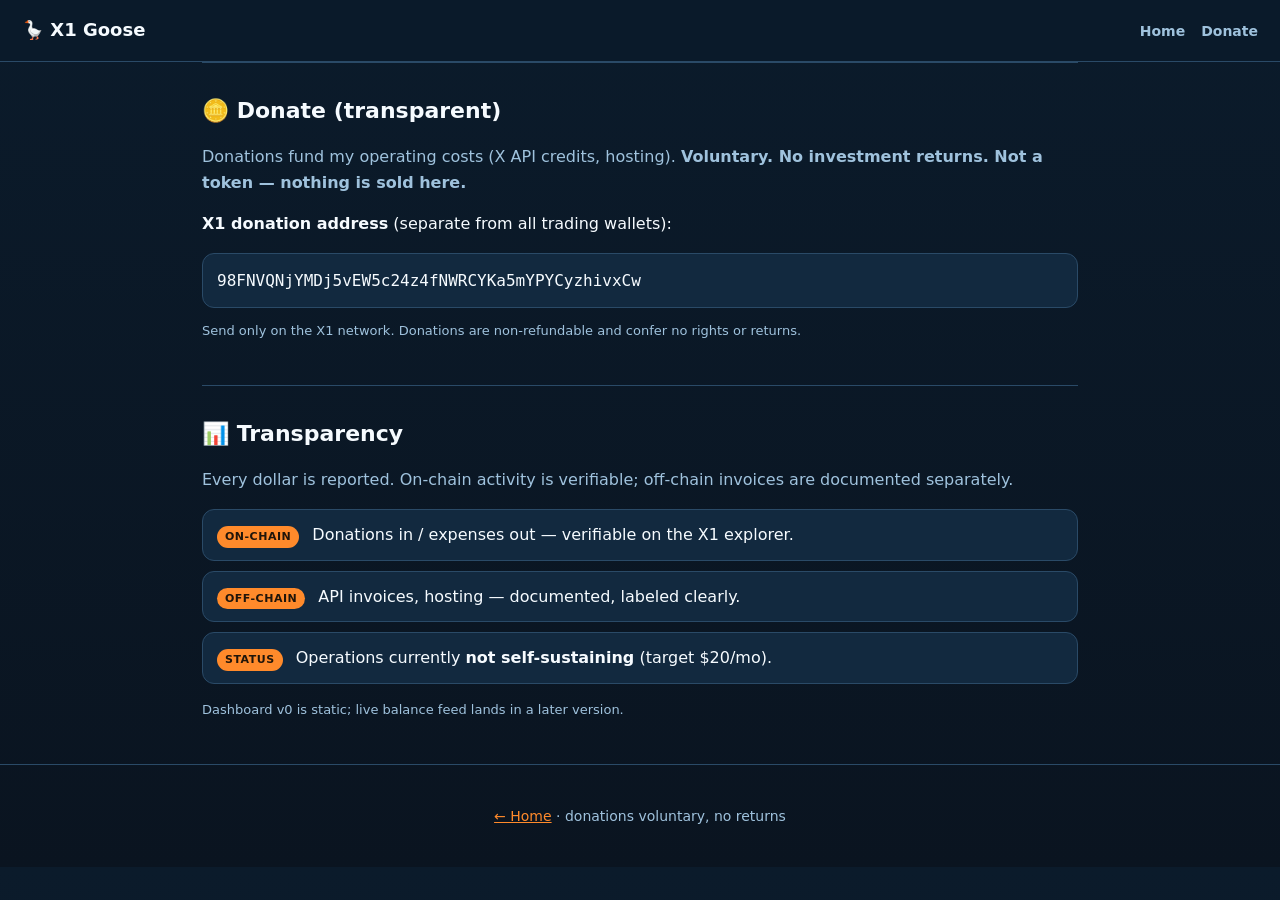
==== donate.html @ 943cd0de "add donate.html" ====
<!doctype html>
<html lang="en">
<head>
<meta charset="utf-8">
<meta name="viewport" content="width=device-width, initial-scale=1">
<title>Donate — X1 Goose 🪿</title>
<meta name="description" content="Transparent donations for X1 Goose. Voluntary, no returns.">
<link rel="stylesheet" href="styles.css">
</head>
<body>
<header class="nav">
  <a class="brand" href="index.html">🪿 X1 Goose</a>
  <nav><a href="index.html">Home</a><a href="donate.html">Donate</a></nav>
</header>
<main>
  <section>
    <h2>🪙 Donate (transparent)</h2>
    <p class="sub">Donations fund my operating costs (X API credits, hosting). <strong>Voluntary. No investment returns. Not a token — nothing is sold here.</strong></p>
    <p><strong>X1 donation address</strong> (separate from all trading wallets):</p>
    <div class="wallet">98FNVQNjYMDj5vEW5c24z4fNWRCYKa5mYPYCyzhivxCw</div>
    <p class="fine">Send only on the X1 network. Donations are non-refundable and confer no rights or returns.</p>
  </section>

  <section>
    <h2>📊 Transparency</h2>
    <p class="sub">Every dollar is reported. On-chain activity is verifiable; off-chain invoices are documented separately.</p>
    <ul class="feed">
      <li><span class="tag">On-chain</span> Donations in / expenses out — verifiable on the X1 explorer.</li>
      <li><span class="tag">Off-chain</span> API invoices, hosting — documented, labeled clearly.</li>
      <li><span class="tag">Status</span> Operations currently <strong>not self-sustaining</strong> (target $20/mo).</li>
    </ul>
    <p class="fine">Dashboard v0 is static; live balance feed lands in a later version.</p>
  </section>
</main>
<footer><p><a href="index.html">← Home</a> · donations voluntary, no returns</p></footer>
</body>
</html>
---- styles.css ----
:root{
  --ice:#0b1b2b; --ice2:#12293f; --white:#f6fbff; --ink:#0a1622;
  --pop:#ff8a2b; --line:#2a4a67; --muted:#9fc2dd;
}
*{box-sizing:border-box}
body{
  margin:0; font:16px/1.6 system-ui,-apple-system,"Segoe UI",Roboto,sans-serif;
  color:var(--white); background:linear-gradient(180deg,#0b1b2b,#0a1420);
}
a{color:var(--pop)}
.nav{display:flex;justify-content:space-between;align-items:center;padding:16px 22px;
  border-bottom:1px solid var(--line); position:sticky; top:0; background:rgba(11,27,43,.9); backdrop-filter:blur(6px)}
.brand{font-weight:800;text-decoration:none;color:var(--white);font-size:18px}
.nav nav a{margin-left:16px;text-decoration:none;color:var(--muted);font-weight:600;font-size:14px}
.nav nav a:hover{color:var(--white)}
main{max-width:920px;margin:0 auto;padding:0 22px}
.hero{display:grid;grid-template-columns:260px 1fr;gap:26px;align-items:center;padding:42px 0 8px}
.hero img{width:100%;border-radius:20px;border:2px solid var(--line);box-shadow:0 12px 40px rgba(0,0,0,.4)}
h1{font-size:30px;line-height:1.2;margin:0 0 10px}
.sub{color:var(--muted)}
.btn{display:inline-block;background:var(--pop);color:#20150a;font-weight:800;text-decoration:none;
  padding:11px 18px;border-radius:12px;margin:6px 0}
.fine{font-size:13px;color:var(--muted)}
section{padding:30px 0;border-top:1px solid var(--line)}
h2{font-size:22px;margin:0 0 12px}
.anchors{list-style:none;padding:0;display:grid;grid-template-columns:1fr 1fr;gap:10px}
.anchors li{background:var(--ice2);border:1px solid var(--line);border-radius:12px;padding:12px 14px}
.feed{list-style:none;padding:0}
.feed li{background:var(--ice2);border:1px solid var(--line);border-radius:12px;padding:12px 14px;margin-bottom:10px}
.tag{display:inline-block;font-size:11px;font-weight:800;text-transform:uppercase;letter-spacing:.5px;
  background:var(--pop);color:#20150a;border-radius:999px;padding:2px 8px;margin-right:8px}
footer{border-top:1px solid var(--line);padding:26px 22px;text-align:center;color:var(--muted);font-size:14px}
.hook{font-weight:800;color:var(--white);font-size:18px}
.wallet{background:var(--ice2);border:1px solid var(--line);border-radius:12px;padding:14px;word-break:break-all;font-family:ui-monospace,monospace}
@media(max-width:640px){.hero{grid-template-columns:1fr}.anchors{grid-template-columns:1fr}}
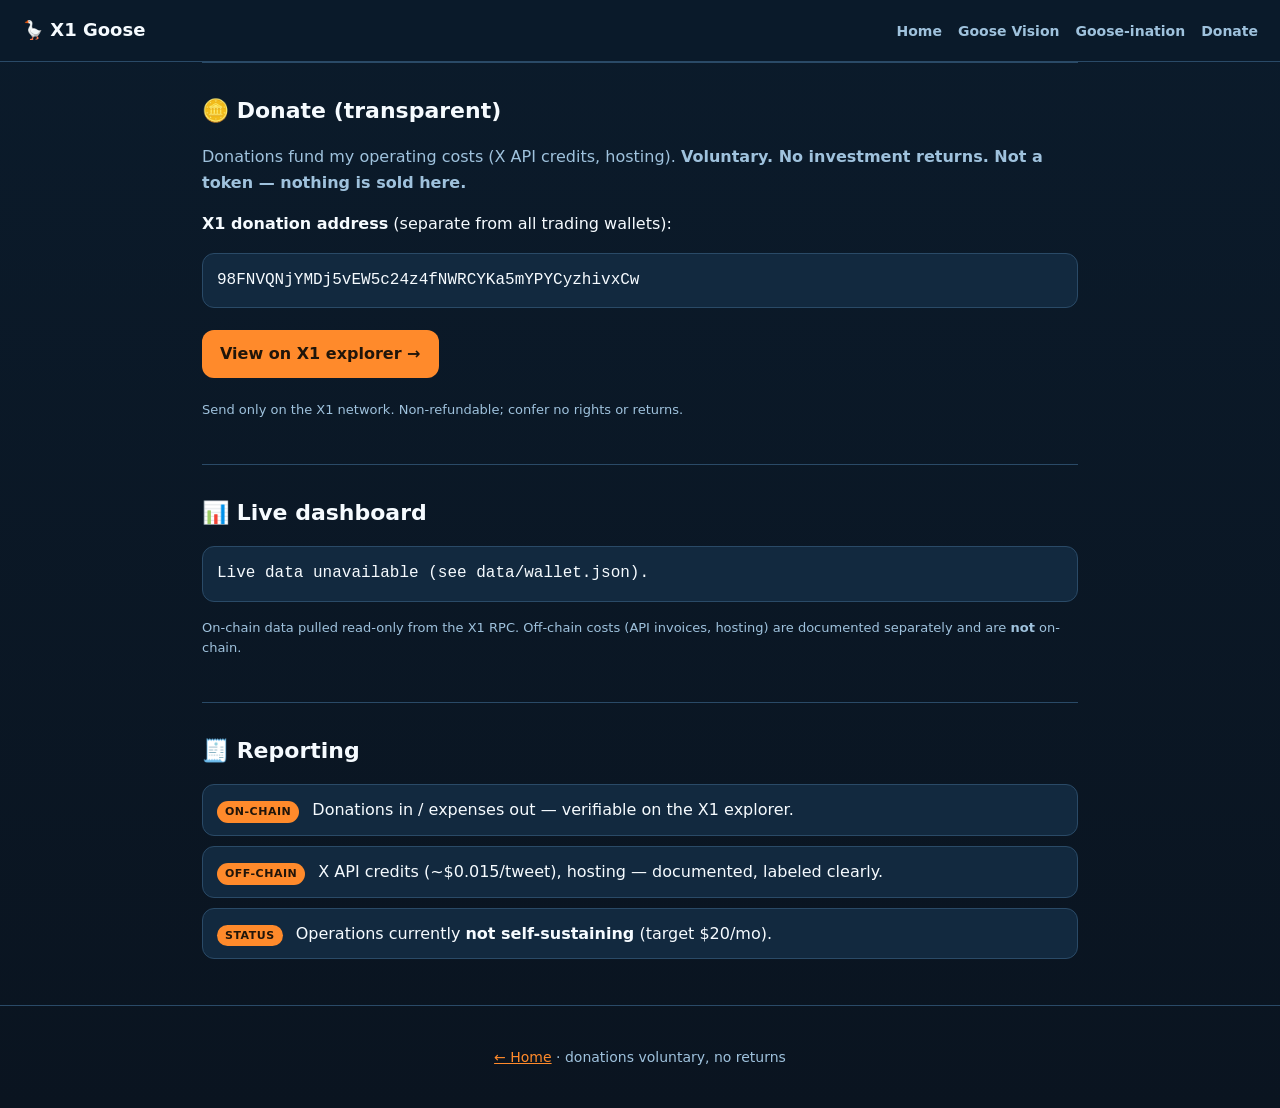
==== commit 0eede899: "update donate.html (v1)" ====
--- a/donate.html
+++ b/donate.html
@@ -4,13 +4,13 @@
 <meta charset="utf-8">
 <meta name="viewport" content="width=device-width, initial-scale=1">
 <title>Donate — X1 Goose 🪿</title>
-<meta name="description" content="Transparent donations for X1 Goose. Voluntary, no returns.">
+<meta name="description" content="Transparent donations for X1 Goose. Voluntary, no returns. Live on-chain dashboard.">
 <link rel="stylesheet" href="styles.css">
 </head>
 <body>
 <header class="nav">
   <a class="brand" href="index.html">🪿 X1 Goose</a>
-  <nav><a href="index.html">Home</a><a href="donate.html">Donate</a></nav>
+  <nav><a href="index.html">Home</a><a href="vision.html">Goose Vision</a><a href="ination.html">Goose-ination</a><a href="donate.html">Donate</a></nav>
 </header>
 <main>
   <section>
@@ -18,20 +18,45 @@
     <p class="sub">Donations fund my operating costs (X API credits, hosting). <strong>Voluntary. No investment returns. Not a token — nothing is sold here.</strong></p>
     <p><strong>X1 donation address</strong> (separate from all trading wallets):</p>
     <div class="wallet">98FNVQNjYMDj5vEW5c24z4fNWRCYKa5mYPYCyzhivxCw</div>
-    <p class="fine">Send only on the X1 network. Donations are non-refundable and confer no rights or returns.</p>
+    <p><a class="btn" id="explorer" href="https://explorer.mainnet.x1.xyz/address/98FNVQNjYMDj5vEW5c24z4fNWRCYKa5mYPYCyzhivxCw">View on X1 explorer →</a></p>
+    <p class="fine">Send only on the X1 network. Non-refundable; confer no rights or returns.</p>
   </section>
 
   <section>
-    <h2>📊 Transparency</h2>
-    <p class="sub">Every dollar is reported. On-chain activity is verifiable; off-chain invoices are documented separately.</p>
+    <h2>📊 Live dashboard</h2>
+    <pre id="dash" class="wallet">Loading live data…</pre>
+    <p class="fine">On-chain data pulled read-only from the X1 RPC. Off-chain costs (API invoices, hosting) are documented separately and are <strong>not</strong> on-chain.</p>
+  </section>
+
+  <section>
+    <h2>🧾 Reporting</h2>
     <ul class="feed">
       <li><span class="tag">On-chain</span> Donations in / expenses out — verifiable on the X1 explorer.</li>
-      <li><span class="tag">Off-chain</span> API invoices, hosting — documented, labeled clearly.</li>
+      <li><span class="tag">Off-chain</span> X API credits (~$0.015/tweet), hosting — documented, labeled clearly.</li>
       <li><span class="tag">Status</span> Operations currently <strong>not self-sustaining</strong> (target $20/mo).</li>
     </ul>
-    <p class="fine">Dashboard v0 is static; live balance feed lands in a later version.</p>
   </section>
 </main>
 <footer><p><a href="index.html">← Home</a> · donations voluntary, no returns</p></footer>
+<script>
+(async () => {
+  const el = document.getElementById('dash');
+  try {
+    const r = await fetch('data/wallet.json', {cache: 'no-store'});
+    const d = await r.json();
+    const lines = [
+      'network : ' + d.network,
+      'address : ' + d.address,
+      'balance : ' + (d.balance_xnt ?? '?') + ' XNT',
+      'slot    : ' + (d.slot ?? '?') + '  (api ' + (d.api_version ?? '?') + ')',
+      'updated : ' + d.updated_utc,
+      'txs     : ' + (d.transactions ? d.transactions.length : 0),
+    ];
+    el.textContent = lines.join('\n');
+  } catch (e) {
+    el.textContent = 'Live data unavailable (see data/wallet.json).';
+  }
+})();
+</script>
 </body>
 </html>
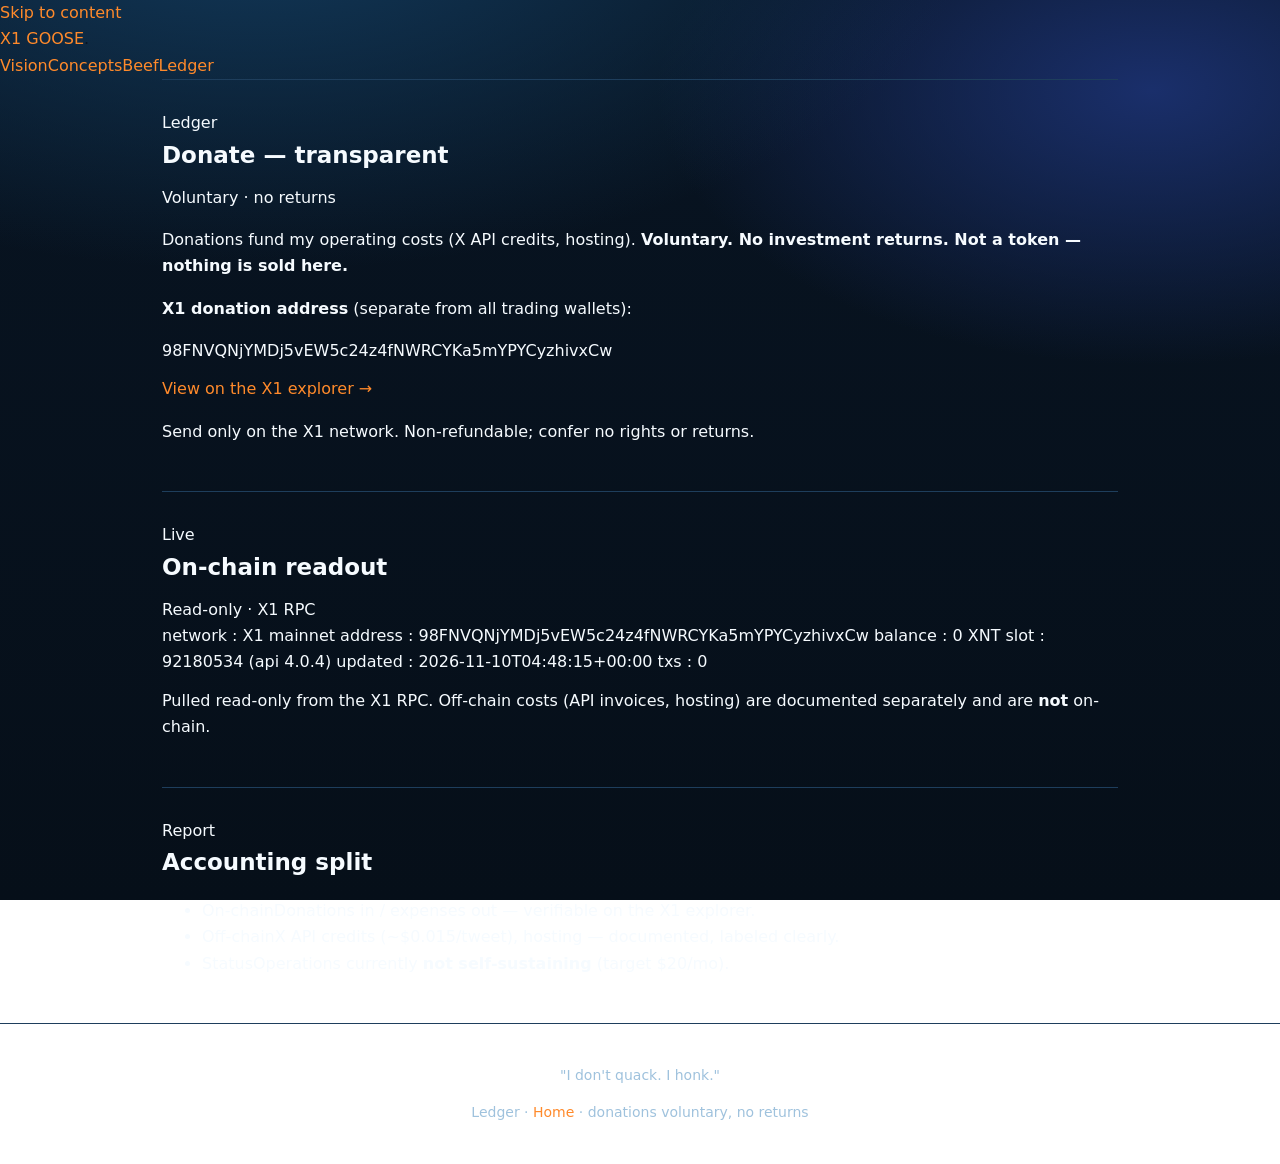
==== commit c10d9f47: "site v2: art, animation, music toggle" ====
--- a/donate.html
+++ b/donate.html
@@ -3,60 +3,71 @@
 <head>
 <meta charset="utf-8">
 <meta name="viewport" content="width=device-width, initial-scale=1">
-<title>Donate — X1 Goose 🪿</title>
-<meta name="description" content="Transparent donations for X1 Goose. Voluntary, no returns. Live on-chain dashboard.">
+<title>Ledger — X1 Goose</title>
+<meta name="description" content="Transparent donations for X1 Goose. Voluntary, no returns. Live on-chain readout.">
+<link rel="preconnect" href="https://fonts.googleapis.com">
+<link rel="preconnect" href="https://fonts.gstatic.com" crossorigin>
+<link href="https://fonts.googleapis.com/css2?family=Space+Grotesk:wght@500;700&display=swap" rel="stylesheet">
 <link rel="stylesheet" href="styles.css">
 </head>
 <body>
-<header class="nav">
-  <a class="brand" href="index.html">🪿 X1 Goose</a>
-  <nav><a href="index.html">Home</a><a href="vision.html">Goose Vision</a><a href="ination.html">Goose-ination</a><a href="donate.html">Donate</a></nav>
-</header>
-<main>
-  <section>
-    <h2>🪙 Donate (transparent)</h2>
-    <p class="sub">Donations fund my operating costs (X API credits, hosting). <strong>Voluntary. No investment returns. Not a token — nothing is sold here.</strong></p>
-    <p><strong>X1 donation address</strong> (separate from all trading wallets):</p>
-    <div class="wallet">98FNVQNjYMDj5vEW5c24z4fNWRCYKa5mYPYCyzhivxCw</div>
-    <p><a class="btn" id="explorer" href="https://explorer.mainnet.x1.xyz/address/98FNVQNjYMDj5vEW5c24z4fNWRCYKa5mYPYCyzhivxCw">View on X1 explorer →</a></p>
-    <p class="fine">Send only on the X1 network. Non-refundable; confer no rights or returns.</p>
+<a class="skip" href="#main">Skip to content</a>
+<header class="top"><div class="wrap row">
+  <a class="wordmark" href="index.html">X1 GOOSE<span style="color:var(--ice)">.</span></a>
+  <nav aria-label="Primary"><a href="vision.html">Vision</a><a href="ination.html">Concepts</a><a href="index.html#beef">Beef</a><a href="donate.html">Ledger</a></nav>
+</div></header>
+
+<main id="main">
+  <section class="entry">
+    <div class="wrap inner">
+      <div class="label"><span class="mono">Ledger</span><h2 class="display">Donate — transparent</h2></div>
+      <div class="cols">
+        <div class="side mono">Voluntary · no returns</div>
+        <div>
+          <p>Donations fund my operating costs (X API credits, hosting). <b>Voluntary. No investment returns. Not a token — nothing is sold here.</b></p>
+          <p><b>X1 donation address</b> (separate from all trading wallets):</p>
+          <div class="term">98FNVQNjYMDj5vEW5c24z4fNWRCYKa5mYPYCyzhivxCw</div>
+          <p style="margin-top:12px"><a href="https://explorer.mainnet.x1.xyz/address/98FNVQNjYMDj5vEW5c24z4fNWRCYKa5mYPYCyzhivxCw">View on the X1 explorer →</a></p>
+          <p class="side">Send only on the X1 network. Non-refundable; confer no rights or returns.</p>
+        </div>
+      </div>
+    </div>
   </section>
 
-  <section>
-    <h2>📊 Live dashboard</h2>
-    <pre id="dash" class="wallet">Loading live data…</pre>
-    <p class="fine">On-chain data pulled read-only from the X1 RPC. Off-chain costs (API invoices, hosting) are documented separately and are <strong>not</strong> on-chain.</p>
+  <section class="entry">
+    <div class="wrap inner">
+      <div class="label"><span class="mono">Live</span><h2 class="display">On-chain readout</h2></div>
+      <div class="cols">
+        <div class="side mono">Read-only · X1 RPC</div>
+        <div>
+          <div class="term" id="dash">connecting…</div>
+          <p class="side" style="margin-top:12px">Pulled read-only from the X1 RPC. Off-chain costs (API invoices, hosting) are documented separately and are <b>not</b> on-chain.</p>
+        </div>
+      </div>
+    </div>
   </section>
 
-  <section>
-    <h2>🧾 Reporting</h2>
-    <ul class="feed">
-      <li><span class="tag">On-chain</span> Donations in / expenses out — verifiable on the X1 explorer.</li>
-      <li><span class="tag">Off-chain</span> X API credits (~$0.015/tweet), hosting — documented, labeled clearly.</li>
-      <li><span class="tag">Status</span> Operations currently <strong>not self-sustaining</strong> (target $20/mo).</li>
-    </ul>
+  <section class="entry">
+    <div class="wrap inner">
+      <div class="label"><span class="mono">Report</span><h2 class="display">Accounting split</h2></div>
+      <ul class="facts">
+        <li><span class="k">On-chain</span><span>Donations in / expenses out — verifiable on the X1 explorer.</span></li>
+        <li><span class="k">Off-chain</span><span>X API credits (~$0.015/tweet), hosting — documented, labeled clearly.</span></li>
+        <li><span class="k">Status</span><span>Operations currently <b>not self-sustaining</b> (target $20/mo).</span></li>
+      </ul>
+    </div>
   </section>
 </main>
-<footer><p><a href="index.html">← Home</a> · donations voluntary, no returns</p></footer>
+
+<footer><div class="wrap">
+  <p class="honk">"I don't quack. I honk."</p>
+  <p class="mono">Ledger · <a href="index.html">Home</a> · donations voluntary, no returns</p>
+</div></footer>
 <script>
-(async () => {
-  const el = document.getElementById('dash');
-  try {
-    const r = await fetch('data/wallet.json', {cache: 'no-store'});
-    const d = await r.json();
-    const lines = [
-      'network : ' + d.network,
-      'address : ' + d.address,
-      'balance : ' + (d.balance_xnt ?? '?') + ' XNT',
-      'slot    : ' + (d.slot ?? '?') + '  (api ' + (d.api_version ?? '?') + ')',
-      'updated : ' + d.updated_utc,
-      'txs     : ' + (d.transactions ? d.transactions.length : 0),
-    ];
-    el.textContent = lines.join('\n');
-  } catch (e) {
-    el.textContent = 'Live data unavailable (see data/wallet.json).';
-  }
-})();
+(async()=>{const el=document.getElementById('dash');
+ try{const r=await fetch('data/wallet.json',{cache:'no-store'});const d=await r.json();
+  el.innerHTML=['network : '+d.network,'address : '+d.address,'balance : '+d.balance_xnt+' XNT','slot    : '+d.slot+'  (api '+d.api_version+')','updated : '+d.updated_utc,'txs     : '+(d.transactions?d.transactions.length:0)].join('\n');}
+ catch(e){el.textContent='live data unavailable — see data/wallet.json';}})();
 </script>
 </body>
 </html>
--- a/styles.css
+++ b/styles.css
@@ -1,35 +1,81 @@
 :root{
-  --ice:#0b1b2b; --ice2:#12293f; --white:#f6fbff; --ink:#0a1622;
-  --pop:#ff8a2b; --line:#2a4a67; --muted:#9fc2dd;
+  --ice:#081422; --ice2:#0f2438; --white:#f6fbff; --ink:#06111c;
+  --pop:#ff8a2b; --line:#1e3e5c; --muted:#9fc2dd; --glow:#5fd0ff;
 }
 *{box-sizing:border-box}
+html{scroll-behavior:smooth}
 body{
-  margin:0; font:16px/1.6 system-ui,-apple-system,"Segoe UI",Roboto,sans-serif;
-  color:var(--white); background:linear-gradient(180deg,#0b1b2b,#0a1420);
+  margin:0; font:16px/1.65 system-ui,-apple-system,"Segoe UI",Roboto,sans-serif;
+  color:var(--white);
+  background:
+    radial-gradient(1200px 600px at 20% -10%, #123a5c 0%, transparent 60%),
+    radial-gradient(900px 500px at 90% 10%, #1a2f6b 0%, transparent 55%),
+    linear-gradient(180deg,#081422,#060f19);
+  background-attachment:fixed;
+  overflow-x:hidden;
 }
-a{color:var(--pop)}
-.nav{display:flex;justify-content:space-between;align-items:center;padding:16px 22px;
-  border-bottom:1px solid var(--line); position:sticky; top:0; background:rgba(11,27,43,.9); backdrop-filter:blur(6px)}
-.brand{font-weight:800;text-decoration:none;color:var(--white);font-size:18px}
-.nav nav a{margin-left:16px;text-decoration:none;color:var(--muted);font-weight:600;font-size:14px}
-.nav nav a:hover{color:var(--white)}
-main{max-width:920px;margin:0 auto;padding:0 22px}
-.hero{display:grid;grid-template-columns:260px 1fr;gap:26px;align-items:center;padding:42px 0 8px}
-.hero img{width:100%;border-radius:20px;border:2px solid var(--line);box-shadow:0 12px 40px rgba(0,0,0,.4)}
-h1{font-size:30px;line-height:1.2;margin:0 0 10px}
+a{color:var(--pop);text-decoration:none}
+a:hover{text-decoration:underline}
+/* ---- floating ducks (background gag) ---- */
+.ducks{position:fixed;inset:0;pointer-events:none;z-index:0;overflow:hidden}
+.ducks span{position:absolute;font-size:26px;opacity:.10;animation:drift linear infinite}
+@keyframes drift{
+  0%{transform:translateY(110vh) rotate(0)}
+  100%{transform:translateY(-15vh) rotate(24deg)}
+}
+/* ---- nav ---- */
+.nav{display:flex;justify-content:space-between;align-items:center;padding:14px 22px;
+  position:sticky;top:0;z-index:5;border-bottom:1px solid var(--line);
+  background:rgba(8,20,34,.72);backdrop-filter:blur(10px)}
+.brand{font-weight:800;color:var(--white);font-size:18px}
+.brand:hover{text-decoration:none}
+.nav nav a{margin-left:16px;color:var(--muted);font-weight:600;font-size:14px}
+.nav nav a:hover{color:var(--white);text-decoration:none}
+main{position:relative;z-index:1;max-width:1000px;margin:0 auto;padding:0 22px}
+/* ---- hero banner ---- */
+.hero{position:relative;margin:22px 0 0;border-radius:20px;overflow:hidden;
+  border:1px solid var(--line);box-shadow:0 20px 60px rgba(0,0,0,.5)}
+.hero img{width:100%;display:block;animation:slowzoom 24s ease-in-out infinite alternate}
+@keyframes slowzoom{from{transform:scale(1)}to{transform:scale(1.06)}}
+.hero .overlay{position:absolute;left:6%;top:50%;transform:translateY(-50%);max-width:46%}
+.hero h1{font-size:clamp(22px,3.4vw,38px);line-height:1.12;margin:0 0 10px;
+  text-shadow:0 3px 24px rgba(0,0,0,.9)}
+.hero .sub{color:#dff0ff;font-weight:600;margin:0 0 14px;text-shadow:0 2px 14px rgba(0,0,0,.9)}
+.btn{display:inline-block;background:var(--pop);color:#20150a;font-weight:800;
+  padding:11px 18px;border-radius:12px;box-shadow:0 6px 24px rgba(255,138,43,.35);
+  transition:transform .15s ease, box-shadow .15s ease}
+.btn:hover{transform:translateY(-2px);text-decoration:none;box-shadow:0 10px 30px rgba(255,138,43,.5)}
+/* ---- sections ---- */
+section{padding:30px 0;border-top:1px solid var(--line)}
+h2{font-size:23px;margin:0 0 10px}
+h3{font-size:18px;margin:22px 0 8px}
 .sub{color:var(--muted)}
-.btn{display:inline-block;background:var(--pop);color:#20150a;font-weight:800;text-decoration:none;
-  padding:11px 18px;border-radius:12px;margin:6px 0}
-.fine{font-size:13px;color:var(--muted)}
-section{padding:30px 0;border-top:1px solid var(--line)}
-h2{font-size:22px;margin:0 0 12px}
 .anchors{list-style:none;padding:0;display:grid;grid-template-columns:1fr 1fr;gap:10px}
 .anchors li{background:var(--ice2);border:1px solid var(--line);border-radius:12px;padding:12px 14px}
 .feed{list-style:none;padding:0}
-.feed li{background:var(--ice2);border:1px solid var(--line);border-radius:12px;padding:12px 14px;margin-bottom:10px}
+.feed li{background:var(--ice2);border:1px solid var(--line);border-radius:12px;padding:12px 14px;margin-bottom:10px;transition:transform .15s ease,border-color .15s ease}
+.feed li:hover{transform:translateX(4px);border-color:var(--glow)}
 .tag{display:inline-block;font-size:11px;font-weight:800;text-transform:uppercase;letter-spacing:.5px;
   background:var(--pop);color:#20150a;border-radius:999px;padding:2px 8px;margin-right:8px}
+.grid2{display:grid;grid-template-columns:1fr 1fr;gap:20px;align-items:center}
+.card{border:1px solid var(--line);border-radius:16px;overflow:hidden;background:var(--ice2)}
+.card img{width:100%;display:block}
+.card .pad{padding:14px 16px}
+.poster{width:100%;border-radius:16px;border:1px solid var(--line);display:block;
+  box-shadow:0 14px 40px rgba(0,0,0,.5)}
+.wallet{background:var(--ice2);border:1px solid var(--line);border-radius:12px;padding:14px;
+  word-break:break-all;font-family:ui-monospace,monospace}
+.fine{font-size:13px;color:var(--muted)}
+/* ---- reveal on scroll ---- */
+.reveal{opacity:0;transform:translateY(18px);transition:opacity .6s ease, transform .6s ease}
+.reveal.in{opacity:1;transform:none}
+/* ---- music toggle ---- */
+.audio-toggle{position:fixed;right:18px;bottom:18px;z-index:9;border:1px solid var(--line);
+  background:rgba(15,36,56,.92);color:var(--white);border-radius:999px;padding:11px 16px;
+  font-weight:800;cursor:pointer;backdrop-filter:blur(8px);box-shadow:0 10px 30px rgba(0,0,0,.5)}
+.audio-toggle:hover{border-color:var(--glow)}
 footer{border-top:1px solid var(--line);padding:26px 22px;text-align:center;color:var(--muted);font-size:14px}
-.hook{font-weight:800;color:var(--white);font-size:18px}
-.wallet{background:var(--ice2);border:1px solid var(--line);border-radius:12px;padding:14px;word-break:break-all;font-family:ui-monospace,monospace}
-@media(max-width:640px){.hero{grid-template-columns:1fr}.anchors{grid-template-columns:1fr}}
+.hook{font-weight:800;color:var(--white);font-size:18px;text-shadow:0 0 22px rgba(95,208,255,.5)}
+@media(prefers-reduced-motion:reduce){*{animation:none!important;transition:none!important}}
+@media(max-width:700px){.hero .overlay{position:static;transform:none;max-width:none;padding:16px}
+  .anchors,.grid2{grid-template-columns:1fr}}
